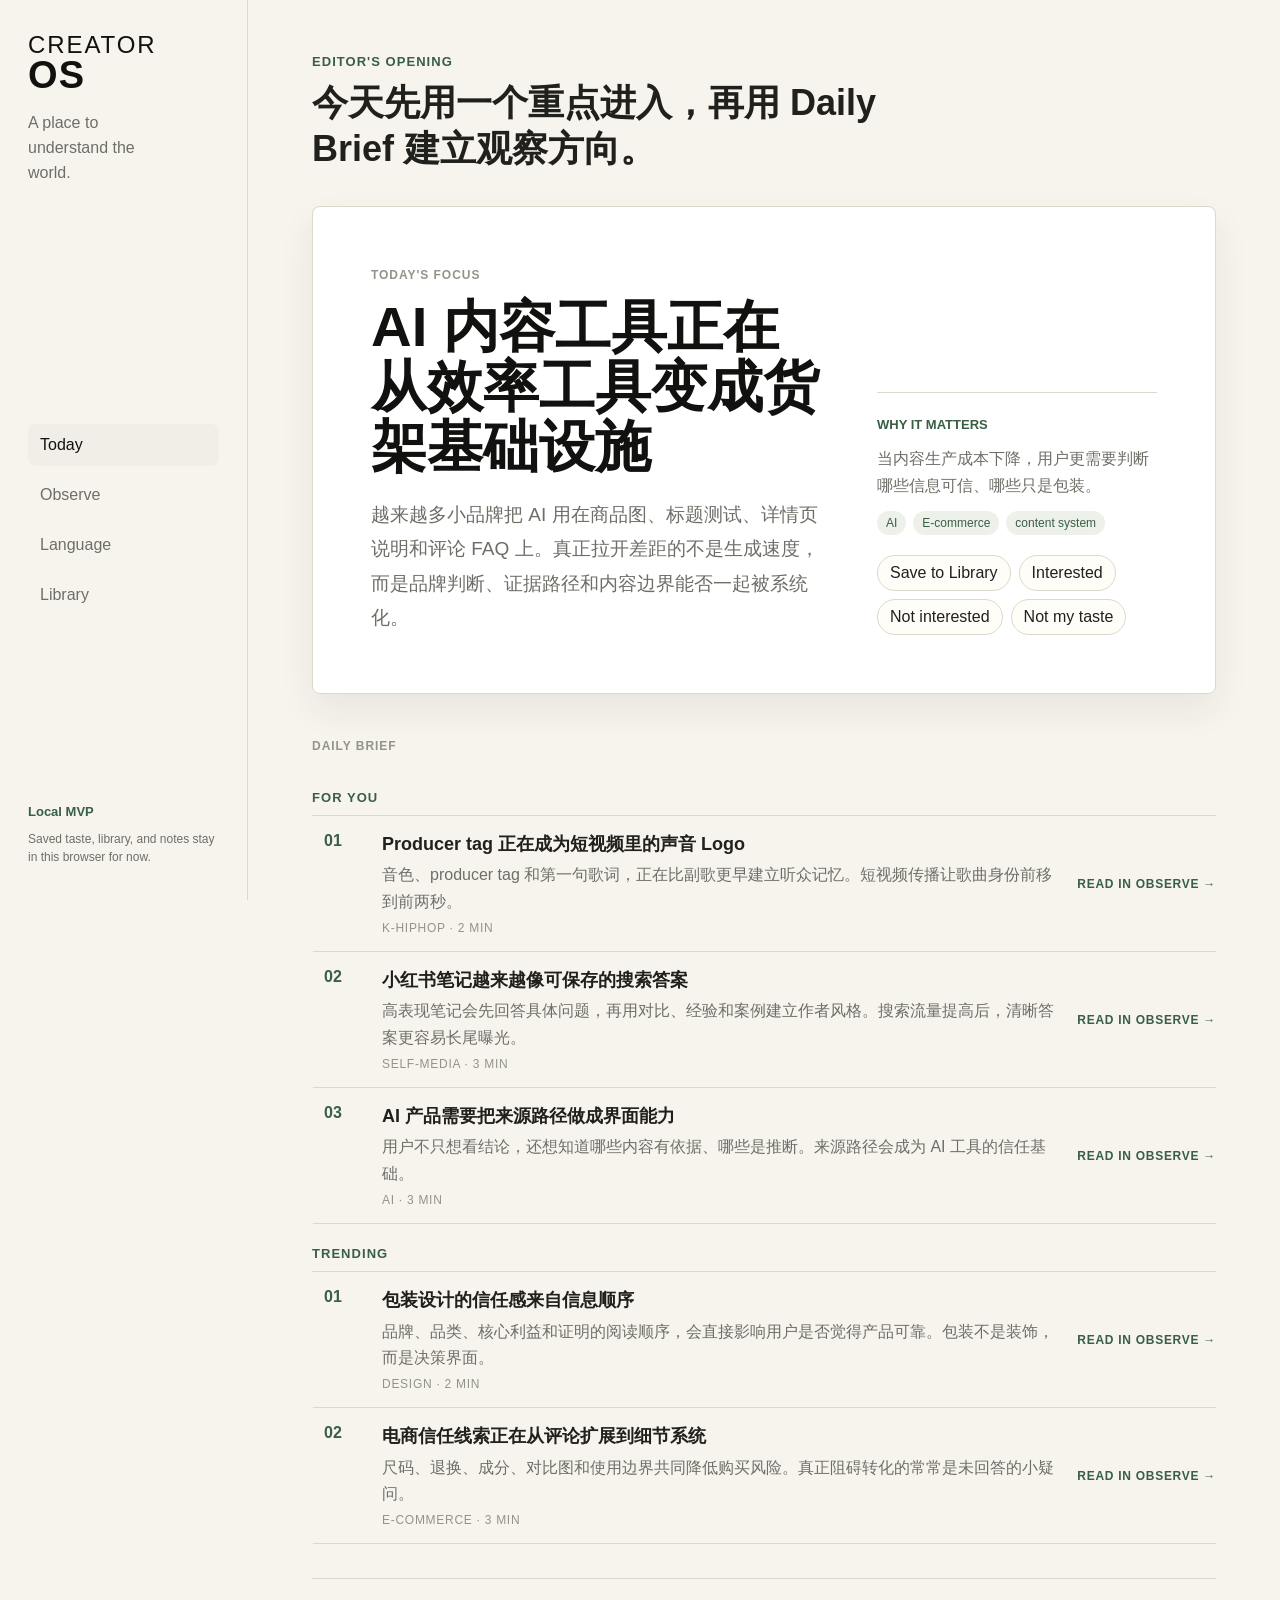
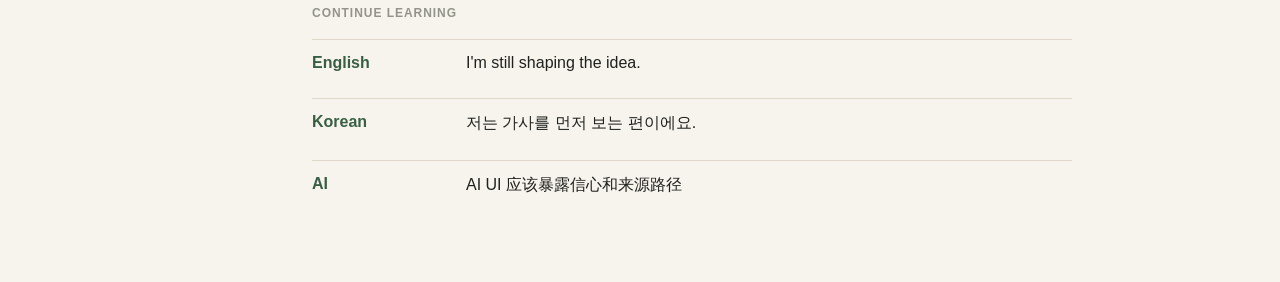
==== index.html @ 2924f95c "feat(deploy): add daily content pipeline" ====
<!DOCTYPE html>
<html lang="zh-CN">
<head>
  <meta charset="UTF-8">
  <meta name="viewport" content="width=device-width, initial-scale=1.0">
  <title>Creator OS</title>
  <link rel="stylesheet" href="style.css">
  <link rel="stylesheet" href="creator-ostoday-review.css">
  <link rel="stylesheet" href="creator-osmvp.css">
</head>
<body>
  <div class="app-shell">
    <aside class="sidebar" aria-label="Primary navigation">
      <div>
        <a class="brand" href="#today" data-page="today" aria-label="Creator OS Today">
          <span>Creator</span>
          <strong>OS</strong>
        </a>
        <p class="brand-line">A place to understand the world.</p>
      </div>

      <nav class="nav-list">
        <a class="nav-item active" href="#today" data-page="today">Today</a>
        <a class="nav-item" href="#observe" data-page="observe">Observe</a>
        <a class="nav-item" href="#language" data-page="language">Language</a>
        <a class="nav-item" href="#library" data-page="library">Library</a>
      </nav>

      <div class="sidebar-note">
        <span>Local MVP</span>
        <small>Saved taste and library stay in this browser.</small>
      </div>
    </aside>

    <main class="main-content">
      <section class="page active" id="today" aria-labelledby="today-title"></section>
      <section class="page" id="observe" aria-labelledby="observe-title"></section>
      <section class="page" id="language" aria-labelledby="language-title"></section>
      <section class="page" id="library" aria-labelledby="library-title"></section>
    </main>
  </div>

  <nav class="mobile-nav" aria-label="Mobile navigation">
    <a class="mobile-nav-item active" href="#today" data-page="today">Today</a>
    <a class="mobile-nav-item" href="#observe" data-page="observe">Observe</a>
    <a class="mobile-nav-item" href="#language" data-page="language">Language</a>
    <a class="mobile-nav-item" href="#library" data-page="library">Library</a>
  </nav>

  <script src="script.js"></script>
  <script src="creator-ostoday-review.js"></script>
  <script src="creator-osmvp.js"></script>
  <script src="creator-osmvp-source-fix.js"></script>
  <script src="creator-oslanguage-fix.js"></script>
  <script src="creator-osstability-fix.js"></script>
  <script src="creator-osshell-localization-fix.js"></script>
  <script src="creator-oslanguage-system-fix.js"></script>
  <script src="creator-oslibrary-note-fix.js"></script>
  <script src="creator-ostoday-observe-expansion.js"></script>
  <script src="creator-osreading-correction.js"></script>
  <script src="storage/local-library.js"></script>
  <script src="content-loader.js"></script>
</body>
</html>
---- style.css ----
:root {
  --bg: #f7f4ee;
  --paper: #fffdf8;
  --surface: #ffffff;
  --surface-soft: #f0eee7;
  --text: #20211d;
  --muted: #6d6f67;
  --faint: #929489;
  --line: #ded8cb;
  --accent: #5f7d66;
  --accent-dark: #385f44;
  --warm: #b46a45;
  --ink: #11120f;
  --shadow: 0 16px 36px rgba(44, 39, 28, 0.07);
  --radius: 8px;
}

* { box-sizing: border-box; }

html { scroll-behavior: smooth; }

body {
  margin: 0;
  background: var(--bg);
  color: var(--text);
  font-family: Inter, "Noto Sans SC", "Noto Sans KR", "Helvetica Neue", Arial, sans-serif;
  letter-spacing: 0;
}

button, input, textarea { font: inherit; }
button { cursor: pointer; }

.app-shell { min-height: 100vh; }

.sidebar {
  position: fixed;
  inset: 0 auto 0 0;
  width: 248px;
  padding: 34px 28px;
  border-right: 1px solid var(--line);
  background: rgba(247, 244, 238, 0.92);
  display: flex;
  flex-direction: column;
  justify-content: space-between;
  z-index: 10;
}

.brand {
  color: var(--ink);
  text-decoration: none;
  text-transform: uppercase;
  line-height: 0.92;
  display: inline-grid;
  gap: 2px;
}

.brand span { font-size: 24px; letter-spacing: 0.08em; }
.brand strong { font-size: 38px; letter-spacing: 0.03em; }
.brand-line { color: var(--muted); line-height: 1.55; max-width: 150px; margin: 18px 0 0; }

.nav-list { display: grid; gap: 8px; margin-top: 52px; }
.nav-item, .mobile-nav-item {
  color: var(--muted);
  text-decoration: none;
  border-radius: var(--radius);
  transition: color .18s ease, background .18s ease;
}
.nav-item { padding: 12px 12px; }
.nav-item:hover, .nav-item.active, .mobile-nav-item.active { color: var(--ink); background: var(--surface-soft); }

.sidebar-note { color: var(--muted); display: grid; gap: 8px; font-size: 13px; line-height: 1.5; }
.sidebar-note span { color: var(--accent-dark); font-weight: 700; }
.sidebar-note small { font-size: 12px; }

.main-content {
  margin-left: 248px;
  min-height: 100vh;
  padding: 42px clamp(24px, 5vw, 76px) 72px;
}

.page { display: none; max-width: 1180px; margin: 0 auto; animation: appear .18s ease; }
.page.active { display: block; }

@keyframes appear { from { opacity: 0; transform: translateY(6px); } to { opacity: 1; transform: translateY(0); } }

.page-kicker { color: var(--accent-dark); font-size: 13px; font-weight: 700; letter-spacing: 0.08em; text-transform: uppercase; }
.page-title { margin: 10px 0 10px; font-size: clamp(34px, 5vw, 64px); line-height: 1.02; font-weight: 650; max-width: 820px; }
.page-subtitle { color: var(--muted); font-size: 18px; line-height: 1.65; max-width: 760px; margin: 0 0 30px; }

.today-top { display: grid; grid-template-columns: minmax(0, 1.18fr) minmax(300px, .82fr); gap: 18px; margin: 26px 0 18px; align-items: stretch; }
.section-grid { display: grid; grid-template-columns: repeat(2, minmax(0, 1fr)); gap: 18px; }
.content-grid { display: grid; grid-template-columns: repeat(3, minmax(0, 1fr)); gap: 16px; }
.library-grid { display: grid; grid-template-columns: minmax(0, 1fr) 320px; gap: 18px; align-items: start; }

.panel, .item-card, .lesson-card, .note-card, .library-card {
  background: var(--surface);
  border: 1px solid var(--line);
  border-radius: var(--radius);
  box-shadow: var(--shadow);
}

.panel { padding: clamp(20px, 3vw, 32px); }
.item-card, .lesson-card, .library-card { padding: 20px; }
.note-card { padding: 18px; background: #fbfaf5; box-shadow: none; }

.panel-label, .card-meta { color: var(--faint); font-size: 12px; letter-spacing: 0.08em; text-transform: uppercase; font-weight: 700; }
.panel h2, .item-card h3, .lesson-card h3, .library-card h3 { margin: 10px 0 10px; line-height: 1.22; }
.panel h2 { font-size: clamp(26px, 3vw, 40px); }
.item-card h3, .lesson-card h3, .library-card h3 { font-size: 20px; }
p { line-height: 1.65; }
.card-copy, .item-card p, .lesson-card p, .library-card p { color: var(--muted); margin: 0 0 14px; }

.focus-list { display: grid; gap: 12px; margin-top: 18px; }
.focus-row { display: grid; grid-template-columns: 98px 1fr; gap: 14px; padding: 14px 0; border-top: 1px solid var(--line); }
.focus-row strong { color: var(--accent-dark); }

.find-list { display: grid; gap: 13px; }
.find-mini { border-top: 1px solid var(--line); padding-top: 13px; }
.find-mini:first-child { border-top: 0; padding-top: 0; }
.find-mini h3 { margin: 0 0 5px; font-size: 18px; }
.find-mini p { margin: 0; color: var(--muted); }

.editor-note { display: flex; gap: 12px; align-items: flex-start; margin: 18px 0; }
.editor-mark { width: 10px; min-width: 10px; height: 10px; border-radius: 50%; background: var(--accent); margin-top: 8px; }

.toolbar { display: flex; flex-wrap: wrap; gap: 8px; margin: 18px 0 22px; }
.chip, .action-button, .save-button, .remove-button, .text-button {
  border: 1px solid var(--line);
  background: var(--paper);
  color: var(--text);
  border-radius: 999px;
  padding: 8px 12px;
  min-height: 36px;
}
.chip.active, .action-button.active { background: var(--accent); border-color: var(--accent); color: white; }
.save-button.saved { background: var(--ink); color: white; border-color: var(--ink); }
.remove-button { color: #8d3f2c; }
.text-button { background: transparent; }

.actions { display: flex; flex-wrap: wrap; gap: 8px; margin-top: 14px; }
.tag-row { display: flex; flex-wrap: wrap; gap: 7px; margin: 12px 0; }
.tag { color: var(--accent-dark); background: #edf1ea; border-radius: 999px; padding: 5px 9px; font-size: 12px; }

.observe-card { display: grid; gap: 11px; }
.what-why { display: grid; gap: 8px; padding: 12px; background: #faf8f1; border-radius: var(--radius); color: var(--muted); }
.what-why strong { color: var(--text); }

.lesson-hero { display: grid; grid-template-columns: 1fr 1fr; gap: 18px; margin-bottom: 18px; }
.phrase { font-size: clamp(30px, 4vw, 48px); line-height: 1.08; margin: 12px 0; }
.translation { color: var(--muted); font-size: 18px; }
.word-list { display: grid; gap: 10px; margin-top: 14px; }
.word-row { display: grid; grid-template-columns: 120px 1fr; gap: 12px; border-top: 1px solid var(--line); padding-top: 10px; }
.word-row strong { color: var(--accent-dark); }

.note-input { width: 100%; min-height: 104px; resize: vertical; border: 1px solid var(--line); border-radius: var(--radius); padding: 12px; background: var(--paper); color: var(--text); }
.empty-state { padding: 28px; text-align: center; color: var(--muted); border: 1px dashed var(--line); border-radius: var(--radius); background: rgba(255,255,255,.45); }
.saved-count { color: var(--accent-dark); font-size: 42px; line-height: 1; margin: 8px 0; }

.mobile-nav { display: none; }

@media (max-width: 980px) {
  .sidebar { display: none; }
  .main-content { margin-left: 0; padding: 28px 18px 92px; }
  .today-top, .section-grid, .content-grid, .library-grid, .lesson-hero, .fresh-grid, .today-focus { grid-template-columns: 1fr; }
  .mobile-nav {
    position: fixed;
    left: 10px;
    right: 10px;
    bottom: 10px;
    display: grid;
    grid-template-columns: repeat(4, 1fr);
    gap: 4px;
    background: rgba(255, 253, 248, 0.94);
    border: 1px solid var(--line);
    border-radius: 12px;
    padding: 6px;
    z-index: 20;
    box-shadow: var(--shadow);
  }
  .mobile-nav-item { text-align: center; padding: 10px 4px; font-size: 13px; }
}

@media (max-width: 560px) {
  .main-content { padding-inline: 14px; }
  .page-title { font-size: 38px; }
  .page-subtitle { font-size: 16px; }
  .panel, .item-card, .lesson-card, .library-card { padding: 16px; }
  .focus-row, .word-row { grid-template-columns: 1fr; gap: 4px; }
  .actions .action-button, .actions .save-button { flex: 1 1 132px; }
}

/* Today Experience v1 */
#today {
  max-width: 1080px;
}

.today-editor-opening {
  margin: 10px 0 34px;
}

.today-editor-opening p {
  max-width: 620px;
  margin: 10px 0 0;
  color: var(--text);
  font-size: clamp(24px, 3vw, 36px);
  line-height: 1.28;
  font-weight: 600;
}

.today-focus {
  display: grid;
  grid-template-columns: minmax(0, 1.28fr) minmax(280px, .72fr);
  gap: clamp(24px, 4vw, 44px);
  margin: 0 0 42px;
  padding: clamp(30px, 5vw, 58px);
  background: var(--surface);
  border: 1px solid var(--line);
  border-radius: var(--radius);
  box-shadow: var(--shadow);
}

.today-focus h1 {
  max-width: 720px;
  margin: 14px 0 22px;
  color: var(--ink);
  font-size: clamp(38px, 5vw, 66px);
  line-height: 1.06;
  font-weight: 650;
}

.today-focus-copy p {
  max-width: 660px;
  margin: 0;
  color: var(--muted);
  font-size: 19px;
  line-height: 1.8;
}

.today-focus-aside {
  align-self: end;
  padding-top: 22px;
  border-top: 1px solid var(--line);
}

.today-focus-aside > span {
  color: var(--accent-dark);
  font-size: 13px;
  font-weight: 700;
  text-transform: uppercase;
}

.today-focus-aside p {
  margin: 12px 0 0;
  color: var(--muted);
  line-height: 1.7;
}

.today-section,
.today-continue {
  margin-top: 34px;
}

.today-section-heading {
  margin-bottom: 14px;
}

.fresh-grid {
  display: grid;
  grid-template-columns: repeat(2, minmax(0, 1fr));
  gap: 18px;
}

.fresh-card {
  min-height: 240px;
  padding: 24px;
  background: #fbfaf5;
  border: 1px solid var(--line);
  border-radius: var(--radius);
}

.fresh-card h3 {
  margin: 12px 0 12px;
  color: var(--ink);
  font-size: 23px;
  line-height: 1.28;
}

.fresh-card p {
  margin: 0;
  color: var(--muted);
  line-height: 1.75;
}

.source-link {
  display: inline-flex;
  margin-top: 16px;
  color: var(--accent-dark);
  font-size: 13px;
  font-weight: 700;
  text-decoration: none;
}

.source-link:hover {
  text-decoration: underline;
}

.today-continue {
  padding: 24px 0 0;
  border-top: 1px solid var(--line);
}

.today-continue .focus-list {
  max-width: 760px;
}

.today-continue .focus-row {
  grid-template-columns: 140px 1fr;
}

.today-focus .actions,
.fresh-card .actions {
  margin-top: 20px;
}

@media (max-width: 980px) {
  .today-editor-opening { margin-top: 0; }
  .today-focus { padding: 24px; }
  .today-focus-aside { align-self: auto; }
}

@media (max-width: 560px) {
  .today-editor-opening p { font-size: 28px; }
  .today-focus h1 { font-size: 38px; }
  .today-focus-copy p { font-size: 17px; }
  .today-continue .focus-row { grid-template-columns: 1fr; }
}
---- creator-ostoday-review.css ----
/* Today review-fix pass */
.today-focus h1 {
  font-size: clamp(34px, 4.4vw, 58px);
}

.tag {
  border: 0;
  cursor: pointer;
  transition: color .18s ease, background .18s ease;
}

.tag:hover,
.tag:focus-visible {
  color: var(--ink);
  background: #dfe8dc;
  outline: 2px solid rgba(95, 125, 102, 0.35);
  outline-offset: 2px;
}

.source-meta {
  display: flex;
  flex-wrap: wrap;
  justify-content: flex-end;
  align-items: center;
  gap: 7px 10px;
  margin-top: 18px;
  color: var(--faint);
  font-size: 12px;
  line-height: 1.4;
  text-align: right;
}

.source-link {
  margin-top: 0;
}

.fresh-card {
  display: flex;
  flex-direction: column;
  gap: 16px;
}

.fresh-card-body {
  flex: 1;
}

.fresh-card-footer {
  display: grid;
  gap: 10px;
  margin-top: auto;
}

.content-image {
  margin: 0;
  border-radius: var(--radius);
  overflow: hidden;
  background: var(--surface);
  border: 1px solid var(--line);
}

.content-image img {
  display: block;
  width: 100%;
  aspect-ratio: 16 / 10;
  object-fit: cover;
}

.content-image figcaption {
  padding: 9px 10px;
  color: var(--faint);
  font-size: 11px;
  line-height: 1.45;
}

.content-image a {
  color: var(--accent-dark);
  font-weight: 700;
  text-decoration: none;
}

.content-image a:hover {
  text-decoration: underline;
}

@media (max-width: 560px) {
  .source-meta { justify-content: flex-start; text-align: left; }
  .fresh-card { min-height: auto; }
}
---- creator-osmvp.css ----
.lesson-grid {
  display: grid;
  grid-template-columns: repeat(2, minmax(0, 1fr));
  gap: 18px;
  align-items: start;
}

.lesson-card,
.language-card {
  align-self: start;
  height: auto;
  min-height: 0;
}

.lesson-card .what-why,
.library-card .what-why {
  margin: 14px 0;
}

.lesson-card .source-meta,
.observe-card .source-meta,
.library-card .source-meta {
  justify-content: flex-start;
  text-align: left;
}

.library-card .content-image,
.lesson-card .content-image {
  margin-bottom: 12px;
}

.library-filters {
  align-items: center;
  flex-wrap: wrap;
}

.library-filters select,
.library-filters input {
  min-height: 38px;
  border: 1px solid var(--border);
  border-radius: 999px;
  padding: 0 14px;
  background: var(--paper);
  color: var(--ink);
  font: inherit;
}

.library-filters input {
  min-width: 180px;
}

.content-card .section-heading,
.lesson-card .section-heading,
.library-card .section-heading {
  margin-bottom: 8px;
}

.language-card {
  display: grid;
  gap: 12px;
}

.language-card h3 {
  margin-bottom: 0;
  color: var(--accent-dark);
  font-size: 14px;
  letter-spacing: 0.08em;
  text-transform: uppercase;
}

.lesson-translation {
  display: grid;
  gap: 5px;
  padding: 12px 0 0;
  border-top: 1px solid var(--line);
}

.lesson-translation strong,
.lesson-main-point span,
.lesson-block h4 {
  color: var(--accent-dark);
  font-size: 13px;
  font-weight: 700;
}

.lesson-translation p,
.lesson-short,
.lesson-block p,
.example-row p {
  margin: 0;
}

.lesson-main-point {
  display: grid;
  gap: 6px;
  padding: 12px;
  background: #faf8f1;
  border-radius: var(--radius);
}

.lesson-main-point p,
.lesson-block p,
.lesson-row span,
.example-row p,
.example-row small {
  color: var(--muted);
  line-height: 1.65;
}

.lesson-chip-row,
.tag-row,
.actions {
  align-items: flex-start;
}

.lesson-chip-row {
  display: flex;
  flex-wrap: wrap;
  gap: 7px;
}

.info-chip,
.topic-chip,
.tag,
.chip,
.action-button,
.save-button,
.remove-button,
.text-button {
  width: fit-content;
  max-width: 100%;
  height: auto;
  align-self: flex-start;
  white-space: normal;
}

.info-chip,
.topic-chip {
  display: inline-flex;
  align-items: center;
  min-height: 28px;
  border-radius: 999px;
  padding: 5px 9px;
  font-size: 12px;
  line-height: 1.35;
  background: #edf1ea;
  color: var(--accent-dark);
}

.info-chip:focus-visible,
.topic-chip:focus-visible,
.lesson-toggle:focus-visible {
  outline: 2px solid rgba(95, 125, 102, 0.35);
  outline-offset: 2px;
}

.lesson-expanded {
  display: grid;
  gap: 14px;
  padding-top: 14px;
  border-top: 1px solid var(--line);
  animation: appear .18s ease;
  overflow-wrap: anywhere;
}

.lesson-block {
  display: grid;
  gap: 8px;
}

.lesson-block h4 {
  margin: 0;
}

.lesson-row,
.example-row {
  display: grid;
  gap: 4px;
  padding: 10px 0;
  border-top: 1px solid var(--line);
}

.lesson-row:first-of-type,
.example-row:first-of-type {
  border-top: 0;
  padding-top: 0;
}

.lesson-row strong,
.example-original {
  color: var(--ink);
}

.lesson-ai-note {
  padding: 12px;
  background: #faf8f1;
  border-radius: var(--radius);
}

.daily-brief {
  margin-top: 34px;
  display: grid;
  gap: 22px;
}

.brief-group h2 {
  margin: 0 0 10px;
  color: var(--accent-dark);
  font-size: 13px;
  letter-spacing: .08em;
  text-transform: uppercase;
}

.brief-list {
  display: grid;
  border-top: 1px solid var(--line);
}

.brief-item {
  display: grid;
  grid-template-columns: 44px minmax(0, 1fr) auto;
  gap: 14px;
  width: 100%;
  padding: 16px 0 16px 10px;
  border: 0;
  border-left: 2px solid transparent;
  border-bottom: 1px solid var(--line);
  background: transparent;
  color: var(--text);
  text-align: left;
  transition: background .16s ease, border-color .16s ease;
}

.brief-item:hover {
  background: rgba(255, 255, 255, .32);
  border-left-color: rgba(95, 125, 102, .7);
}

.brief-item:focus-visible {
  outline: 2px solid rgba(95, 125, 102, .45);
  outline-offset: 3px;
}

.brief-item:hover .brief-copy strong {
  transform: translateX(4px);
}

.brief-item:hover .brief-link {
  color: var(--ink);
  transform: translateX(3px);
}

.brief-index {
  color: var(--accent-dark);
  font-weight: 700;
}

.brief-copy {
  display: grid;
  gap: 6px;
}

.brief-copy strong {
  font-size: 18px;
  line-height: 1.35;
  transition: transform .16s ease;
}

.brief-copy em {
  color: var(--muted);
  font-style: normal;
  line-height: 1.65;
}

.brief-copy small,
.brief-link {
  color: var(--faint);
  font-size: 12px;
  text-transform: uppercase;
  letter-spacing: .06em;
}

.brief-link {
  align-self: center;
  color: var(--accent-dark);
  font-weight: 700;
  white-space: nowrap;
  transition: color .16s ease, transform .16s ease;
}

.observe-masonry {
  column-count: 3;
  column-gap: 16px;
}

.observe-masonry .observe-card {
  display: inline-grid;
  width: 100%;
  margin: 0 0 16px;
  break-inside: avoid;
  page-break-inside: avoid;
  position: relative;
}

.observe-extra {
  display: grid;
  gap: 6px;
  padding-top: 12px;
  border-top: 1px solid var(--line);
}

.observe-extra h4,
.observe-reading strong {
  margin: 0;
  color: #6f8073;
  font-size: 12px;
  font-weight: 600;
  line-height: 1.35;
}

.observe-extra p,
.observe-reading p {
  margin: 4px 0 0;
  color: var(--text);
  font-size: 15px;
  line-height: 1.72;
}

.observe-reading {
  gap: 14px;
}

.observe-reading section {
  display: grid;
}

.from-today-label {
  display: none;
  width: fit-content;
  margin-bottom: 8px;
  color: var(--accent-dark);
  font-size: 11px;
  font-weight: 700;
  letter-spacing: .08em;
}

.from-today-active .from-today-label {
  display: inline-flex;
}

.observe-highlight {
  background: #f4f7f0;
  outline: 1px solid rgba(95, 125, 102, .38);
  outline-offset: 2px;
  transition: background .18s ease, outline-color .18s ease;
}

.target-expression {
  color: var(--ink);
  font-size: clamp(28px, 3vw, 34px);
  line-height: 1.18;
  font-weight: 650;
}

.language-card[data-language-kind="Korean"] .target-expression {
  font-size: clamp(32px, 3.4vw, 40px);
  line-height: 1.2;
}

.learning-control {
  margin-top: 8px;
  padding-top: 14px;
  border-top: 1px solid var(--line);
}

.learning-control .lesson-toggle {
  border: 0;
  background: transparent;
  color: var(--accent-dark);
  padding: 0;
  font-weight: 700;
  text-align: left;
}

.learning-control .lesson-toggle:hover,
.learning-control .lesson-toggle:focus-visible {
  color: var(--ink);
  text-decoration: underline;
}

.content-image.visual-2 img {
  aspect-ratio: 4 / 3;
}

.content-image.visual-1 img {
  aspect-ratio: 16 / 10;
}

@media (max-width: 1100px) {
  .observe-masonry { column-count: 2; }
}

@media (max-width: 980px) {
  .lesson-grid {
    grid-template-columns: 1fr;
  }

  .library-filters {
    align-items: stretch;
  }

  .library-filters select,
  .library-filters input {
    width: 100%;
  }
}

@media (max-width: 700px) {
  .observe-masonry { column-count: 1; }
  .brief-item { grid-template-columns: 36px minmax(0, 1fr); }
  .brief-link { grid-column: 2; justify-self: start; }
}

@media (max-width: 560px) {
  .language-card .actions {
    display: grid;
    grid-template-columns: 1fr;
  }

  .language-card .actions > * {
    width: 100%;
  }

  .target-expression,
  .language-card[data-language-kind="Korean"] .target-expression {
    font-size: 30px;
  }
}
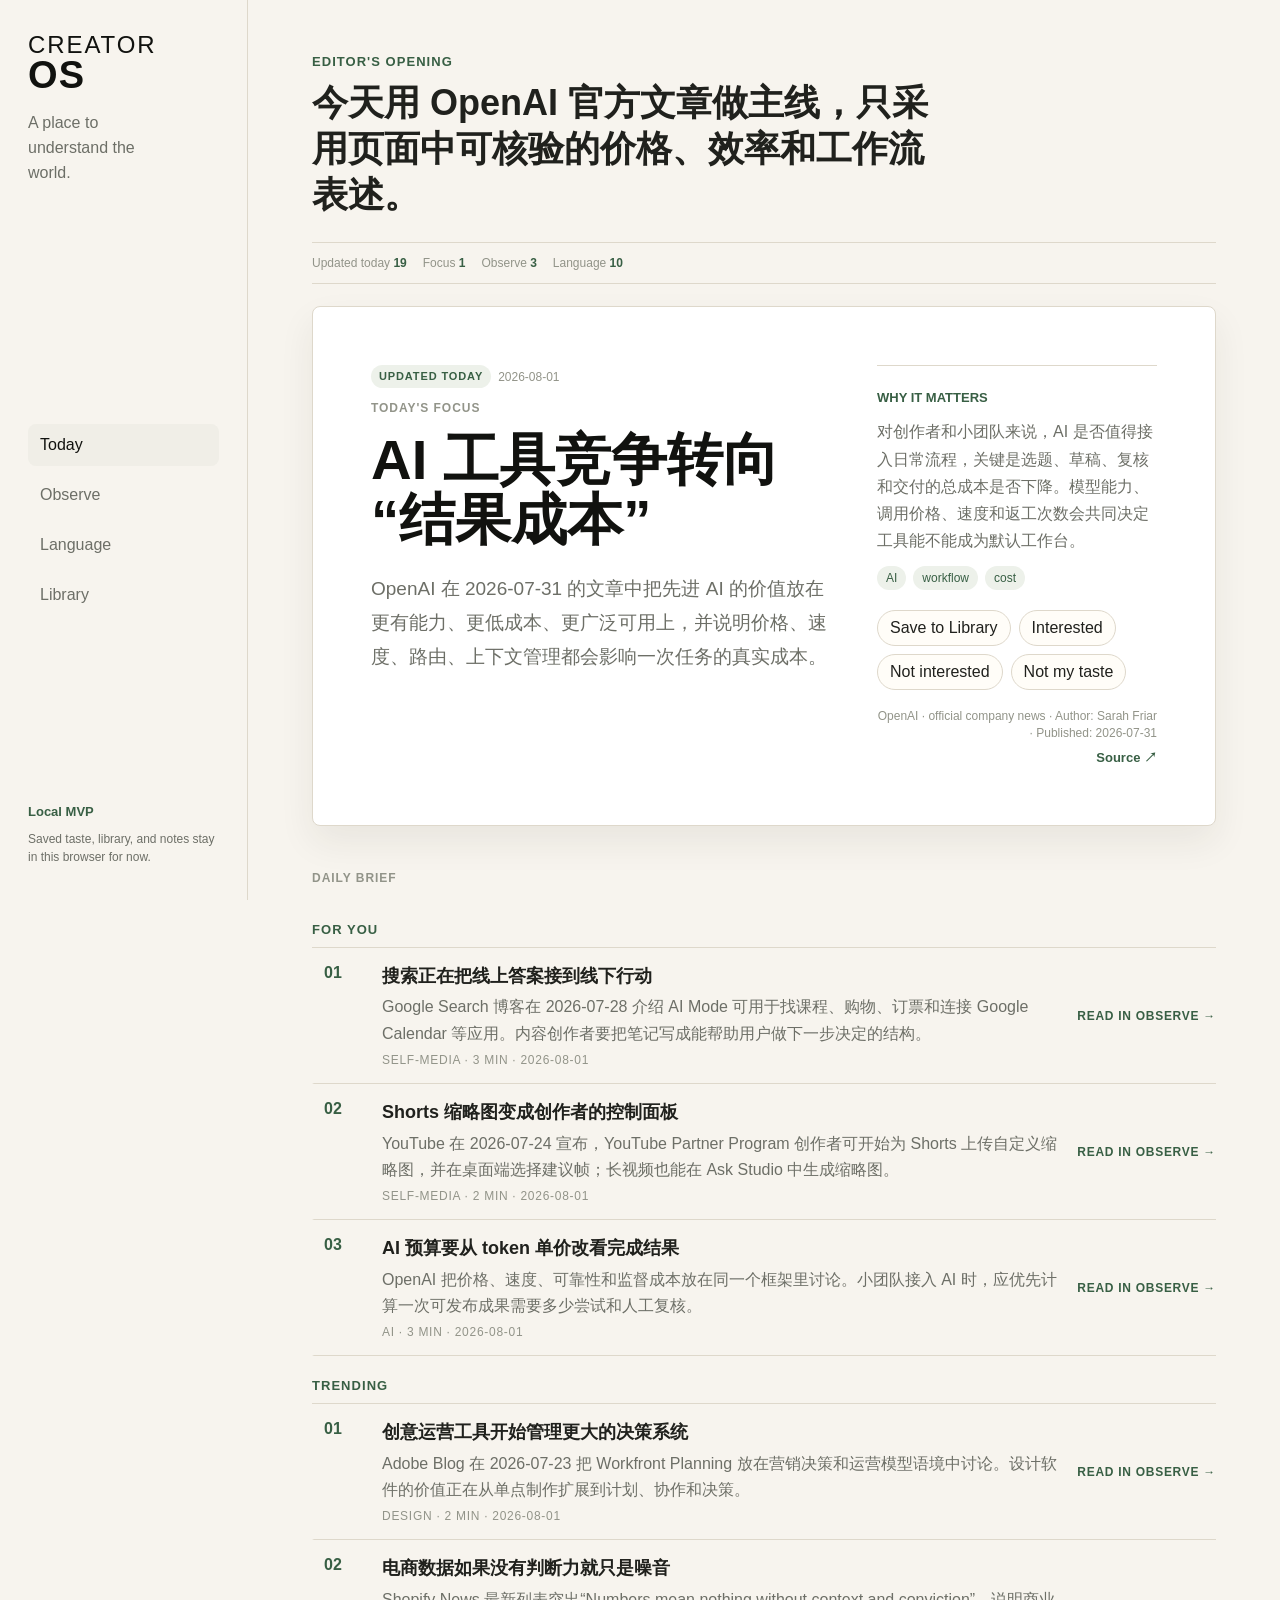
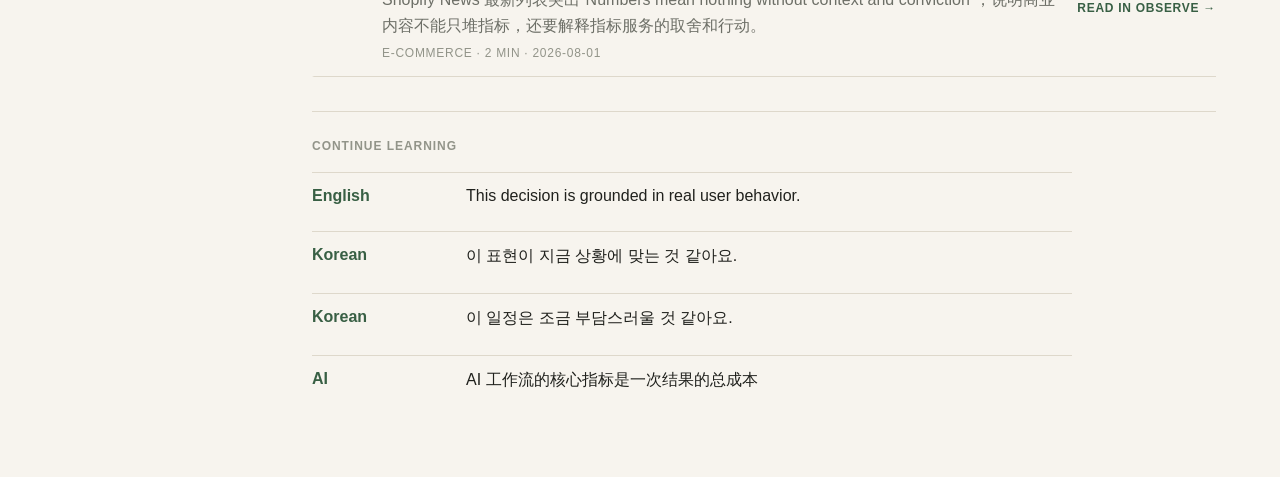
==== commit ffe14a62: "feat(content): add daily update metadata" ====
--- a/index.html
+++ b/index.html
@@ -7,6 +7,8 @@
   <link rel="stylesheet" href="style.css">
   <link rel="stylesheet" href="creator-ostoday-review.css">
   <link rel="stylesheet" href="creator-osmvp.css">
+  <link rel="stylesheet" href="creator-osmobile-fix.css">
+  <link rel="stylesheet" href="creator-osupdate-meta.css">
 </head>
 <body>
   <div class="app-shell">
@@ -60,5 +62,6 @@
   <script src="creator-osreading-correction.js"></script>
   <script src="storage/local-library.js"></script>
   <script src="content-loader.js"></script>
+  <script src="creator-osinteraction-guard.js"></script>
 </body>
 </html>
--- a/creator-osmobile-fix.css
+++ b/creator-osmobile-fix.css
@@ -0,0 +1,291 @@
+/* Mobile reading-experience fixes. Desktop styles remain unchanged. */
+@media (max-width: 980px) {
+  *,
+  *::before,
+  *::after {
+    box-sizing: border-box;
+  }
+
+  html,
+  body {
+    max-width: 100%;
+    overflow-x: hidden;
+  }
+
+  .main-content {
+    width: 100%;
+    max-width: 100%;
+    padding: 28px 18px calc(128px + env(safe-area-inset-bottom, 0px));
+  }
+
+  .page {
+    min-width: 0;
+  }
+
+  .page-kicker,
+  .panel-label,
+  .card-meta {
+    line-height: 1.35;
+  }
+
+  .page-title {
+    max-width: 100%;
+    overflow-wrap: normal;
+    word-break: normal;
+    hyphens: none;
+    font-size: clamp(36px, 7vw, 52px);
+    line-height: 1.16;
+    margin: 10px 0 14px;
+  }
+
+  .page-subtitle {
+    max-width: 100%;
+    font-size: 17px;
+    line-height: 1.72;
+    margin-bottom: 24px;
+  }
+
+  .today-focus {
+    grid-template-columns: 1fr;
+    align-items: start;
+    gap: 20px;
+    padding: 24px;
+  }
+
+  .today-focus .content-image {
+    order: 3;
+    width: 100%;
+  }
+
+  .today-focus-copy {
+    order: 1;
+    min-width: 0;
+  }
+
+  .today-focus-aside {
+    order: 2;
+    width: 100%;
+    min-width: 0;
+    align-self: start;
+    padding-top: 18px;
+  }
+
+  .today-focus h1 {
+    max-width: 100%;
+    overflow-wrap: break-word;
+    word-break: normal;
+    font-size: clamp(34px, 6.4vw, 46px);
+    line-height: 1.18;
+    margin: 12px 0 16px;
+  }
+
+  .today-focus-copy p,
+  .today-focus-aside p {
+    max-width: 100%;
+    font-size: 17px;
+    line-height: 1.76;
+  }
+
+  .today-focus .tag-row,
+  .today-focus .actions,
+  .observe-card .tag-row,
+  .observe-card .actions,
+  .language-card .actions,
+  .library-card .tag-row,
+  .library-card .actions {
+    min-width: 0;
+    align-items: flex-start;
+  }
+
+  .tag,
+  .chip,
+  .info-chip,
+  .topic-chip,
+  .save-button,
+  .action-button,
+  .remove-button,
+  .text-button {
+    max-width: 100%;
+    height: auto;
+    min-height: 34px;
+    align-self: flex-start;
+    white-space: normal;
+    overflow-wrap: anywhere;
+    line-height: 1.35;
+  }
+
+  .brief-item {
+    min-width: 0;
+    align-items: start;
+  }
+
+  .brief-copy,
+  .brief-copy strong,
+  .brief-copy em,
+  .brief-link {
+    min-width: 0;
+    overflow-wrap: break-word;
+  }
+
+  .observe-masonry {
+    column-count: 2;
+  }
+
+  .observe-masonry .observe-card,
+  .lesson-card,
+  .language-card,
+  .library-card,
+  .panel,
+  .item-card {
+    max-width: 100%;
+    min-width: 0;
+  }
+
+  .content-image,
+  .content-image img {
+    width: 100%;
+    max-width: 100%;
+  }
+
+  .content-image img {
+    height: auto;
+  }
+
+  .lesson-grid,
+  .lesson-hero,
+  .library-grid,
+  .content-grid,
+  .section-grid {
+    grid-template-columns: 1fr;
+    align-items: start;
+  }
+
+  .lesson-card,
+  .language-card {
+    align-self: start;
+  }
+
+  .library-filters {
+    max-width: 100%;
+  }
+
+  .note-input,
+  textarea,
+  input,
+  select {
+    max-width: 100%;
+  }
+
+  .mobile-nav {
+    bottom: max(10px, env(safe-area-inset-bottom, 0px));
+  }
+}
+
+@media (max-width: 700px) {
+  .observe-masonry {
+    column-count: 1;
+  }
+
+  .page-title {
+    font-size: clamp(34px, 9vw, 42px);
+    line-height: 1.18;
+  }
+
+  .daily-brief {
+    gap: 20px;
+  }
+
+  .brief-item {
+    grid-template-columns: 34px minmax(0, 1fr);
+    gap: 12px;
+    padding: 15px 0 15px 8px;
+  }
+
+  .brief-link {
+    grid-column: 2;
+    justify-self: start;
+  }
+}
+
+@media (max-width: 560px) {
+  .main-content {
+    padding: 24px 14px calc(140px + env(safe-area-inset-bottom, 0px));
+  }
+
+  .page-title {
+    font-size: clamp(32px, 9.4vw, 38px);
+    line-height: 1.2;
+    letter-spacing: 0;
+  }
+
+  .page-subtitle {
+    font-size: 16px;
+    line-height: 1.75;
+    margin-bottom: 22px;
+  }
+
+  .today-editor-opening {
+    margin-bottom: 24px;
+  }
+
+  .today-editor-opening p {
+    font-size: clamp(22px, 6.4vw, 28px);
+    line-height: 1.35;
+  }
+
+  .today-focus {
+    gap: 18px;
+    padding: 20px;
+  }
+
+  .today-focus h1 {
+    font-size: clamp(30px, 8.4vw, 36px);
+    line-height: 1.22;
+  }
+
+  .today-focus-copy p,
+  .today-focus-aside p {
+    font-size: 16px;
+    line-height: 1.78;
+  }
+
+  .panel,
+  .item-card,
+  .lesson-card,
+  .library-card {
+    padding: 16px;
+  }
+
+  .language-card .actions,
+  .library-card .actions,
+  .today-focus .actions {
+    display: grid;
+    grid-template-columns: 1fr;
+    width: 100%;
+  }
+
+  .language-card .actions > *,
+  .library-card .actions > *,
+  .today-focus .actions > * {
+    width: 100%;
+  }
+
+  .target-expression,
+  .language-card[data-language-kind="Korean"] .target-expression {
+    font-size: clamp(28px, 8vw, 32px);
+    line-height: 1.26;
+  }
+
+  .mobile-nav {
+    left: 8px;
+    right: 8px;
+    grid-template-columns: repeat(4, minmax(0, 1fr));
+  }
+
+  .mobile-nav-item {
+    min-width: 0;
+    padding: 10px 3px;
+    font-size: 12px;
+    line-height: 1.25;
+  }
+}
--- a/creator-osupdate-meta.css
+++ b/creator-osupdate-meta.css
@@ -0,0 +1,66 @@
+.update-meta,
+.library-date-meta,
+.daily-update-summary {
+  color: var(--faint);
+  font-size: 12px;
+  line-height: 1.35;
+}
+
+.update-meta,
+.library-date-meta {
+  display: flex;
+  flex-wrap: wrap;
+  align-items: center;
+  gap: 7px;
+  margin-bottom: 8px;
+}
+
+.update-meta-focus {
+  margin-bottom: 10px;
+}
+
+.update-pill {
+  display: inline-flex;
+  width: fit-content;
+  align-items: center;
+  border-radius: 999px;
+  padding: 4px 8px;
+  background: #edf1ea;
+  color: var(--accent-dark);
+  font-size: 11px;
+  font-weight: 700;
+  letter-spacing: .08em;
+  text-transform: uppercase;
+}
+
+.update-meta-quiet .update-pill {
+  background: transparent;
+  border: 1px solid var(--line);
+  color: #6f8073;
+}
+
+.daily-update-summary {
+  display: flex;
+  flex-wrap: wrap;
+  gap: 10px 16px;
+  margin: -10px 0 22px;
+  padding: 12px 0;
+  border-top: 1px solid var(--line);
+  border-bottom: 1px solid var(--line);
+}
+
+.daily-update-summary strong {
+  color: var(--accent-dark);
+  font-weight: 700;
+}
+
+.library-date-meta {
+  margin-bottom: 10px;
+}
+
+@media (max-width: 560px) {
+  .daily-update-summary {
+    gap: 8px 12px;
+    margin-bottom: 18px;
+  }
+}
